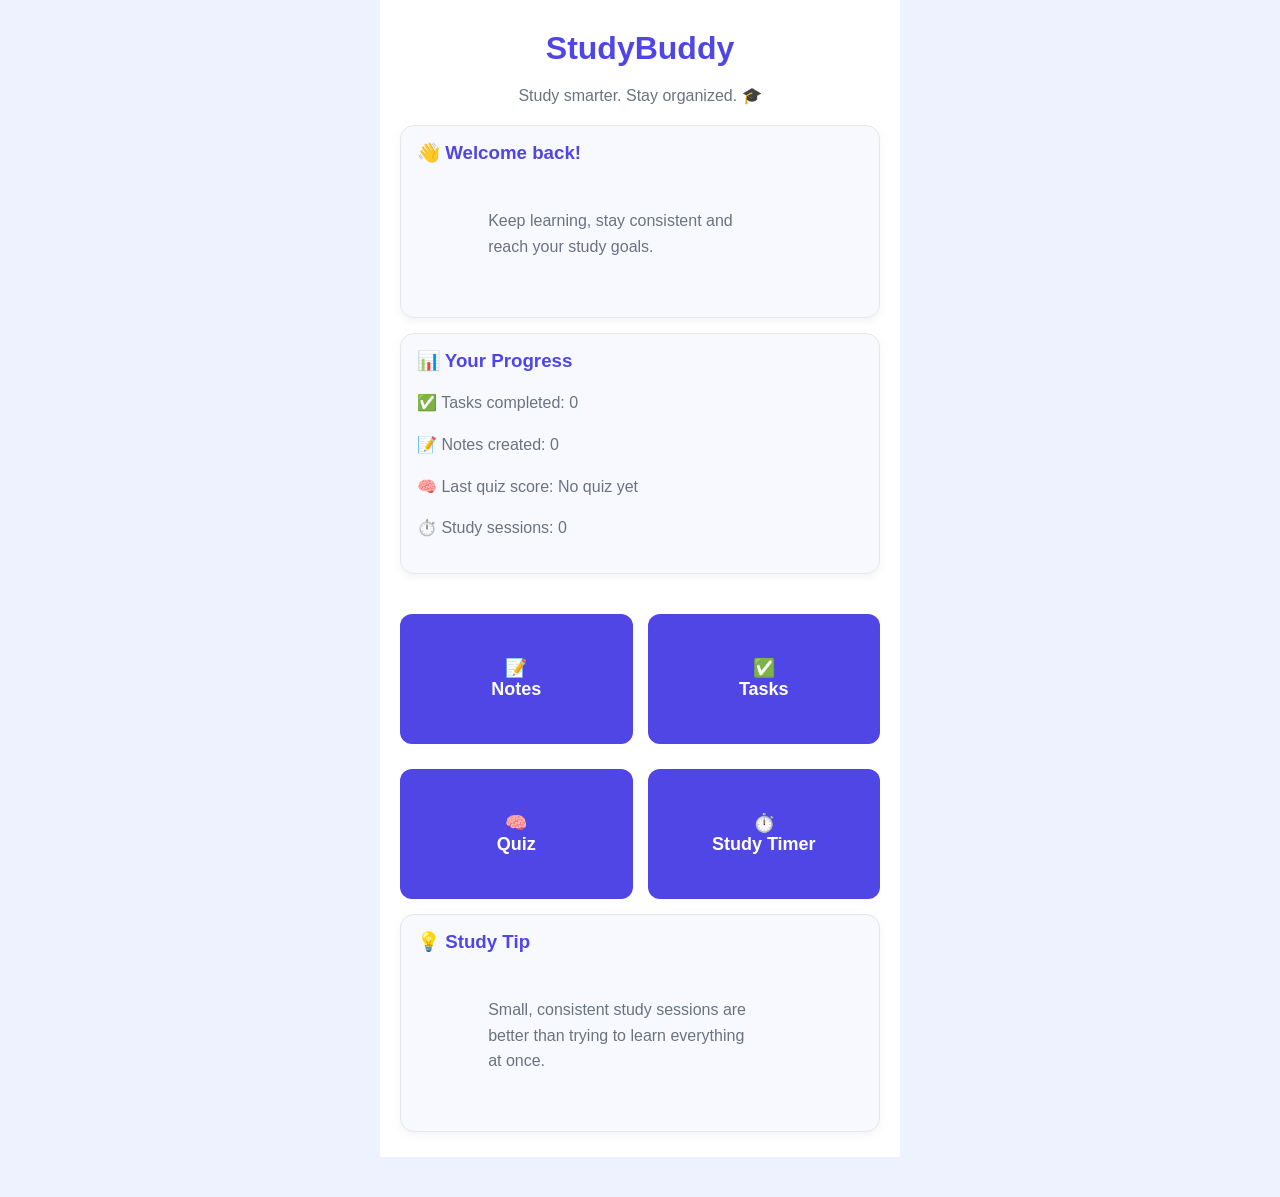
==== index.html @ 9de7351f "Add files via upload" ====
<!DOCTYPE html>
<html lang="en">

<head>

    <meta charset="UTF-8">

    <meta
        name="viewport"
        content="width=device-width, initial-scale=1.0"
    >

    <meta
        name="theme-color"
        content="#4f46e5"
    >

    <meta
        name="description"
        content="StudyBuddy helps students organize notes, tasks, quizzes and study sessions."
    >

    <link
        rel="manifest"
        href="manifest.json"
    >

    <title>StudyBuddy - Study Smarter</title>

    <link
        rel="stylesheet"
        href="style.css"
    >

</head>

<body>

    <div class="app">

        <h1>StudyBuddy</h1>

        <p style="text-align: center;">
            Study smarter. Stay organized. 🎓
        </p>


        <!-- WELCOME -->

        <div class="note">

            <h3>👋 Welcome back!</h3>

            <p>
                Keep learning, stay consistent and
                reach your study goals.
            </p>

        </div>


        <!-- PROGRESS DASHBOARD -->

        <div class="note">

            <h3>📊 Your Progress</h3>

            <p id="dashboardTasks">
                ✅ Tasks completed: 0
            </p>

            <p id="dashboardNotes">
                📝 Notes created: 0
            </p>

            <p id="dashboardQuiz">
                🧠 Last quiz score: No quiz yet
            </p>

            <p id="dashboardSessions">
                ⏱️ Study sessions: 0
            </p>

        </div>


        <!-- MENU -->

        <div class="menu">

            <button onclick="openNotes()">
                📝<br>
                Notes
            </button>

            <button onclick="openTasks()">
                ✅<br>
                Tasks
            </button>

            <button onclick="openQuizzes()">
                🧠<br>
                Quiz
            </button>

            <button onclick="openTimer()">
                ⏱️<br>
                Study Timer
            </button>

        </div>


        <!-- STUDY TIP -->

        <div class="note">

            <h3>💡 Study Tip</h3>

            <p>
                Small, consistent study sessions are
                better than trying to learn everything
                at once.
            </p>

        </div>

    </div>


    <script src="app.js"></script>

<script>
if ("serviceWorker" in navigator) {
    navigator.serviceWorker.register("sw.js")
        .then(function() {
            console.log("StudyBuddy service worker registered!");
        })
        .catch(function(error) {
            console.log("Service worker error:", error);
        });
}
</script>

</body>
</html>
---- style.css ----
/* ================================
   STUDYBUDDY - MAIN DESIGN
================================ */

* {
    box-sizing: border-box;
}

body {
    margin: 0;
    font-family: Arial, sans-serif;
    background: #eef2ff;
    color: #1f2937;
    min-height: 100vh;
    padding-bottom: 40px;
}


/* ================================
   APP CONTAINER
================================ */

.app {
    width: 100%;
    max-width: 520px;
    min-height: 100vh;
    margin: auto;
    background: #ffffff;
    padding: 25px 20px;
}


/* ================================
   HEADINGS
================================ */

h1 {
    text-align: center;
    margin: 5px 0 10px;
    font-size: 32px;
    color: #4f46e5;
}

h2 {
    margin-top: 25px;
    color: #1f2937;
}

h3 {
    margin-top: 0;
    color: #4f46e5;
}

p {
    color: #6b7280;
    line-height: 1.6;
}


/* ================================
   HOME MENU
================================ */

.menu {
    display: grid;
    grid-template-columns: 1fr 1fr;
    gap: 15px;
    margin-top: 30px;
}

.menu button {
    min-height: 130px;
    padding: 20px 10px;
    font-size: 18px;
    font-weight: bold;
}


/* ================================
   BUTTONS
================================ */

button {
    width: 100%;
    padding: 14px;
    margin-top: 10px;

    border: none;
    border-radius: 12px;

    background: #4f46e5;
    color: white;

    font-size: 16px;
    font-weight: bold;

    cursor: pointer;

    transition:
        transform 0.15s ease,
        opacity 0.15s ease;
}

button:hover {
    opacity: 0.9;
    transform: translateY(-2px);
}

button:active {
    transform: scale(0.98);
}


/* ================================
   INPUTS
================================ */

input,
textarea,
select {
    width: 100%;

    padding: 14px;
    margin-top: 10px;

    border: 1px solid #d1d5db;
    border-radius: 12px;

    background: #f9fafb;

    font-size: 16px;
    font-family: Arial, sans-serif;

    outline: none;
}

input:focus,
textarea:focus,
select:focus {
    border-color: #4f46e5;
    background: white;
}

textarea {
    height: 160px;
    resize: vertical;
}


/* ================================
   NOTES
================================ */

.note {
    background: #f8f9ff;

    border: 1px solid #e5e7eb;

    padding: 16px;
    margin-top: 15px;

    border-radius: 14px;

    box-shadow:
        0 3px 10px rgba(0, 0, 0, 0.05);
}

.note p {
    white-space: pre-wrap;
}


/* ================================
   TASKS
================================ */

ul {
    padding: 0;
    margin-top: 20px;
}

li {
    list-style: none;

    display: flex;
    align-items: center;

    gap: 8px;

    background: #f8f9ff;

    border: 1px solid #e5e7eb;

    margin-top: 10px;
    padding: 12px;

    border-radius: 12px;
}

li span {
    flex: 1;
    line-height: 1.4;
}

li button {
    width: auto;
    min-width: 45px;

    margin-top: 0;
    padding: 10px;
}


/* ================================
   QUIZ
================================ */

#score {
    text-align: center;

    font-size: 18px;
    font-weight: bold;

    color: #4f46e5;

    background: #eef2ff;

    padding: 10px;

    border-radius: 10px;
}

#question {
    margin-top: 30px;

    font-size: 22px;
    line-height: 1.4;

    text-align: center;
}

#answers {
    margin-top: 20px;
}

#answers button {
    background: #f3f4f6;
    color: #1f2937;

    border: 2px solid #e5e7eb;

    text-align: left;
}

#answers button:hover {
    background: #eef2ff;
    border-color: #4f46e5;
}

#result {
    text-align: center;

    font-weight: bold;

    margin-top: 20px;

    min-height: 25px;
}


/* ================================
   TIMER
================================ */

#timer {
    text-align: center;

    font-size: 65px;
    font-weight: bold;

    color: #4f46e5;

    margin: 50px 0;

    letter-spacing: 2px;
}


/* ================================
   MOBILE RESPONSIVE DESIGN
================================ */

@media (max-width: 450px) {

    .app {
        padding: 20px 15px;
    }

    h1 {
        font-size: 28px;
    }

    .menu {
        grid-template-columns: 1fr 1fr;
        gap: 10px;
    }

    .menu button {
        min-height: 110px;
        font-size: 16px;
    }

    #timer {
        font-size: 55px;
    }

    #question {
        font-size: 20px;
    }
}
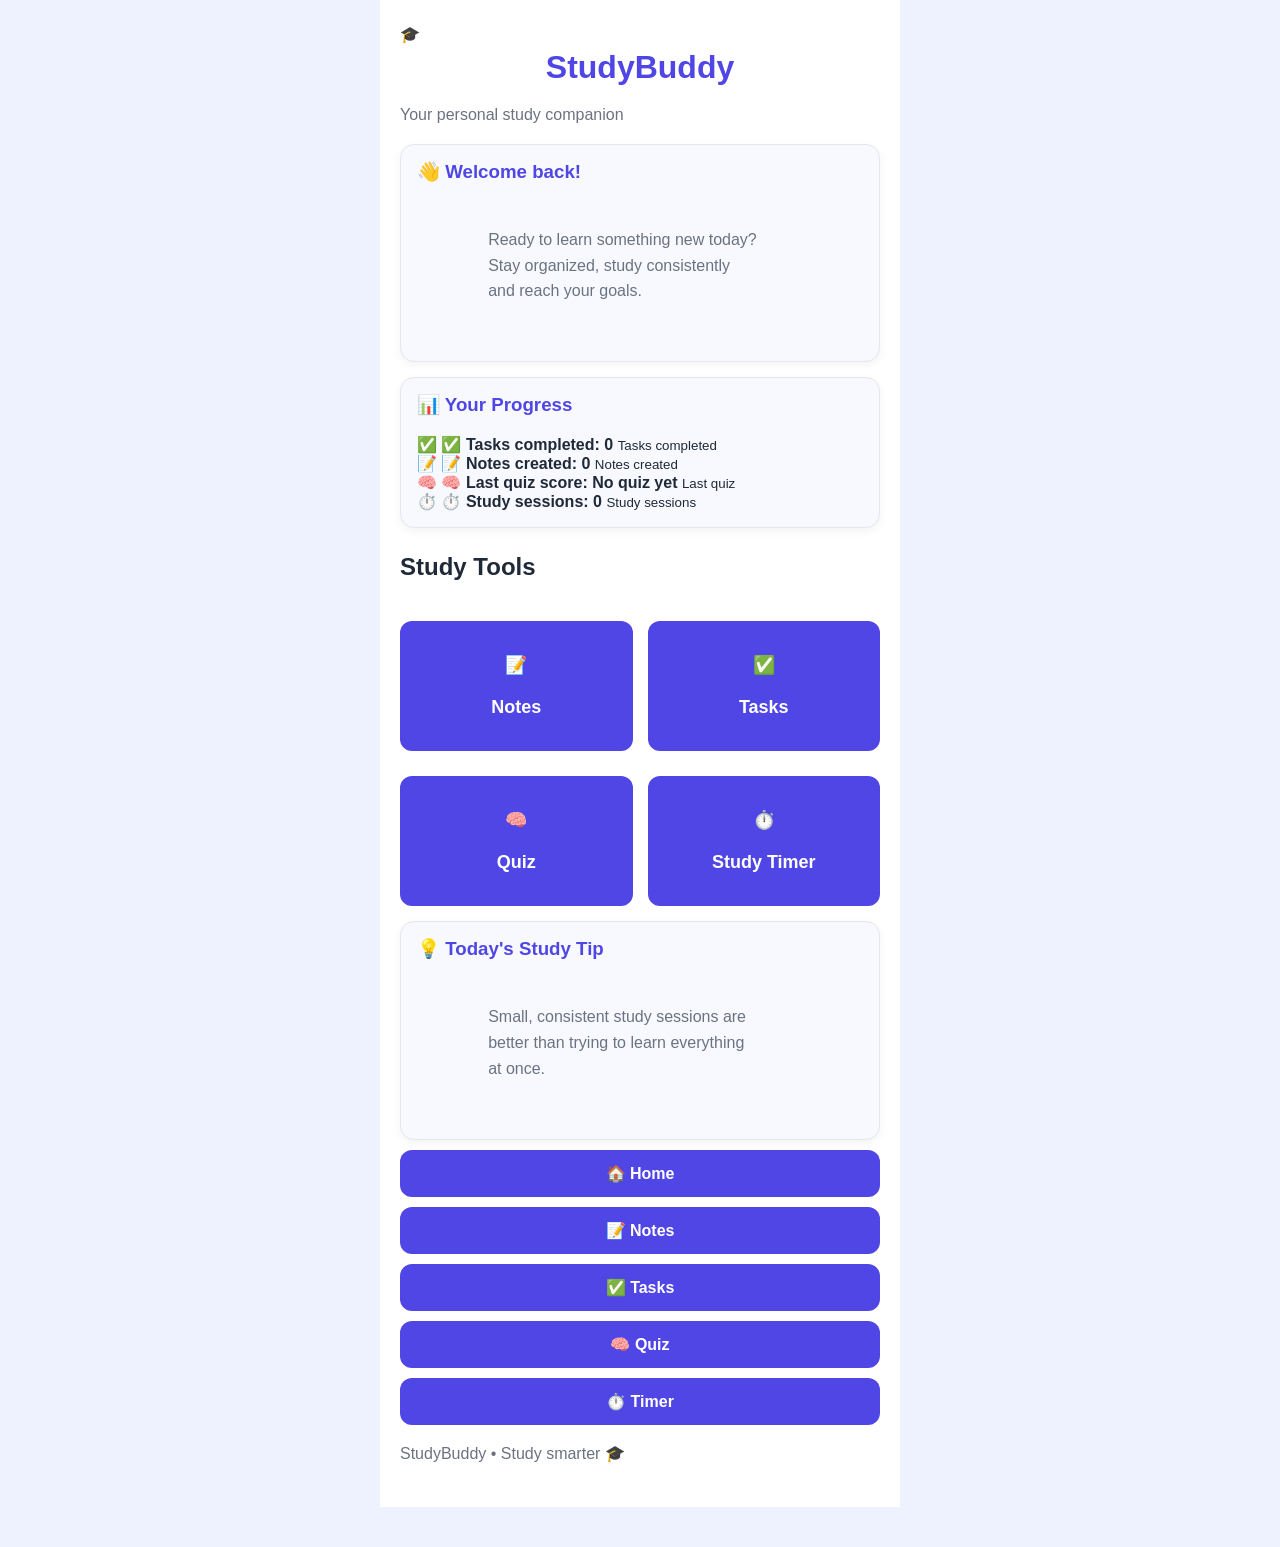
==== commit 0a5bdd56: "Update index.html" ====
--- a/index.html
+++ b/index.html
@@ -38,73 +38,154 @@
 
     <div class="app">
 
-        <h1>StudyBuddy</h1>
-
-        <p style="text-align: center;">
-            Study smarter. Stay organized. 🎓
-        </p>
+        <!-- HEADER -->
+
+        <div class="app-header">
+
+            <div class="brand-icon">
+                🎓
+            </div>
+
+            <h1>
+                StudyBuddy
+            </h1>
+
+            <p>
+                Your personal study companion
+            </p>
+
+        </div>
 
 
         <!-- WELCOME -->
 
-        <div class="note">
-
-            <h3>👋 Welcome back!</h3>
+        <div class="note welcome-card">
+
+            <h3>
+                👋 Welcome back!
+            </h3>
 
             <p>
-                Keep learning, stay consistent and
-                reach your study goals.
+                Ready to learn something new today?
+                Stay organized, study consistently
+                and reach your goals.
             </p>
 
         </div>
 
 
-        <!-- PROGRESS DASHBOARD -->
-
-        <div class="note">
-
-            <h3>📊 Your Progress</h3>
-
-            <p id="dashboardTasks">
-                ✅ Tasks completed: 0
-            </p>
-
-            <p id="dashboardNotes">
-                📝 Notes created: 0
-            </p>
-
-            <p id="dashboardQuiz">
-                🧠 Last quiz score: No quiz yet
-            </p>
-
-            <p id="dashboardSessions">
-                ⏱️ Study sessions: 0
-            </p>
+        <!-- PROGRESS -->
+
+        <div class="note progress-card">
+
+            <h3>
+                📊 Your Progress
+            </h3>
+
+            <div class="progress-grid">
+
+                <div class="progress-item">
+
+                    <span class="progress-icon">
+                        ✅
+                    </span>
+
+                    <strong id="dashboardTasks">
+                        0
+                    </strong>
+
+                    <small>
+                        Tasks completed
+                    </small>
+
+                </div>
+
+
+                <div class="progress-item">
+
+                    <span class="progress-icon">
+                        📝
+                    </span>
+
+                    <strong id="dashboardNotes">
+                        0
+                    </strong>
+
+                    <small>
+                        Notes created
+                    </small>
+
+                </div>
+
+
+                <div class="progress-item">
+
+                    <span class="progress-icon">
+                        🧠
+                    </span>
+
+                    <strong id="dashboardQuiz">
+                        No quiz
+                    </strong>
+
+                    <small>
+                        Last quiz
+                    </small>
+
+                </div>
+
+
+                <div class="progress-item">
+
+                    <span class="progress-icon">
+                        ⏱️
+                    </span>
+
+                    <strong id="dashboardSessions">
+                        0
+                    </strong>
+
+                    <small>
+                        Study sessions
+                    </small>
+
+                </div>
+
+            </div>
 
         </div>
 
 
         <!-- MENU -->
 
+        <h2 class="menu-title">
+            Study Tools
+        </h2>
+
+
         <div class="menu">
 
             <button onclick="openNotes()">
-                📝<br>
+                📝
+                <br><br>
                 Notes
             </button>
 
             <button onclick="openTasks()">
-                ✅<br>
+                ✅
+                <br><br>
                 Tasks
             </button>
 
             <button onclick="openQuizzes()">
-                🧠<br>
+                🧠
+                <br><br>
                 Quiz
             </button>
 
             <button onclick="openTimer()">
-                ⏱️<br>
+                ⏱️
+                <br><br>
                 Study Timer
             </button>
 
@@ -113,9 +194,11 @@
 
         <!-- STUDY TIP -->
 
-        <div class="note">
-
-            <h3>💡 Study Tip</h3>
+        <div class="note study-tip">
+
+            <h3>
+                💡 Today's Study Tip
+            </h3>
 
             <p>
                 Small, consistent study sessions are
@@ -125,22 +208,93 @@
 
         </div>
 
+
+        <!-- BOTTOM NAVIGATION -->
+
+        <nav class="bottom-nav">
+
+            <button
+                class="nav-item active"
+                onclick="goHome()"
+            >
+                🏠
+                <span>Home</span>
+            </button>
+
+            <button
+                class="nav-item"
+                onclick="openNotes()"
+            >
+                📝
+                <span>Notes</span>
+            </button>
+
+            <button
+                class="nav-item"
+                onclick="openTasks()"
+            >
+                ✅
+                <span>Tasks</span>
+            </button>
+
+            <button
+                class="nav-item"
+                onclick="openQuizzes()"
+            >
+                🧠
+                <span>Quiz</span>
+            </button>
+
+            <button
+                class="nav-item"
+                onclick="openTimer()"
+            >
+                ⏱️
+                <span>Timer</span>
+            </button>
+
+        </nav>
+
+
+        <!-- FOOTER -->
+
+        <p class="app-footer">
+            StudyBuddy • Study smarter 🎓
+        </p>
+
     </div>
 
 
     <script src="app.js"></script>
 
-<script>
-if ("serviceWorker" in navigator) {
-    navigator.serviceWorker.register("sw.js")
-        .then(function() {
-            console.log("StudyBuddy service worker registered!");
-        })
-        .catch(function(error) {
-            console.log("Service worker error:", error);
-        });
-}
-</script>
+
+    <script>
+
+        if ("serviceWorker" in navigator) {
+
+            navigator.serviceWorker.register("sw.js")
+
+                .then(function() {
+
+                    console.log(
+                        "StudyBuddy service worker registered!"
+                    );
+
+                })
+
+                .catch(function(error) {
+
+                    console.log(
+                        "Service worker error:",
+                        error
+                    );
+
+                });
+
+        }
+
+    </script>
 
 </body>
-</html>+
+</html>
